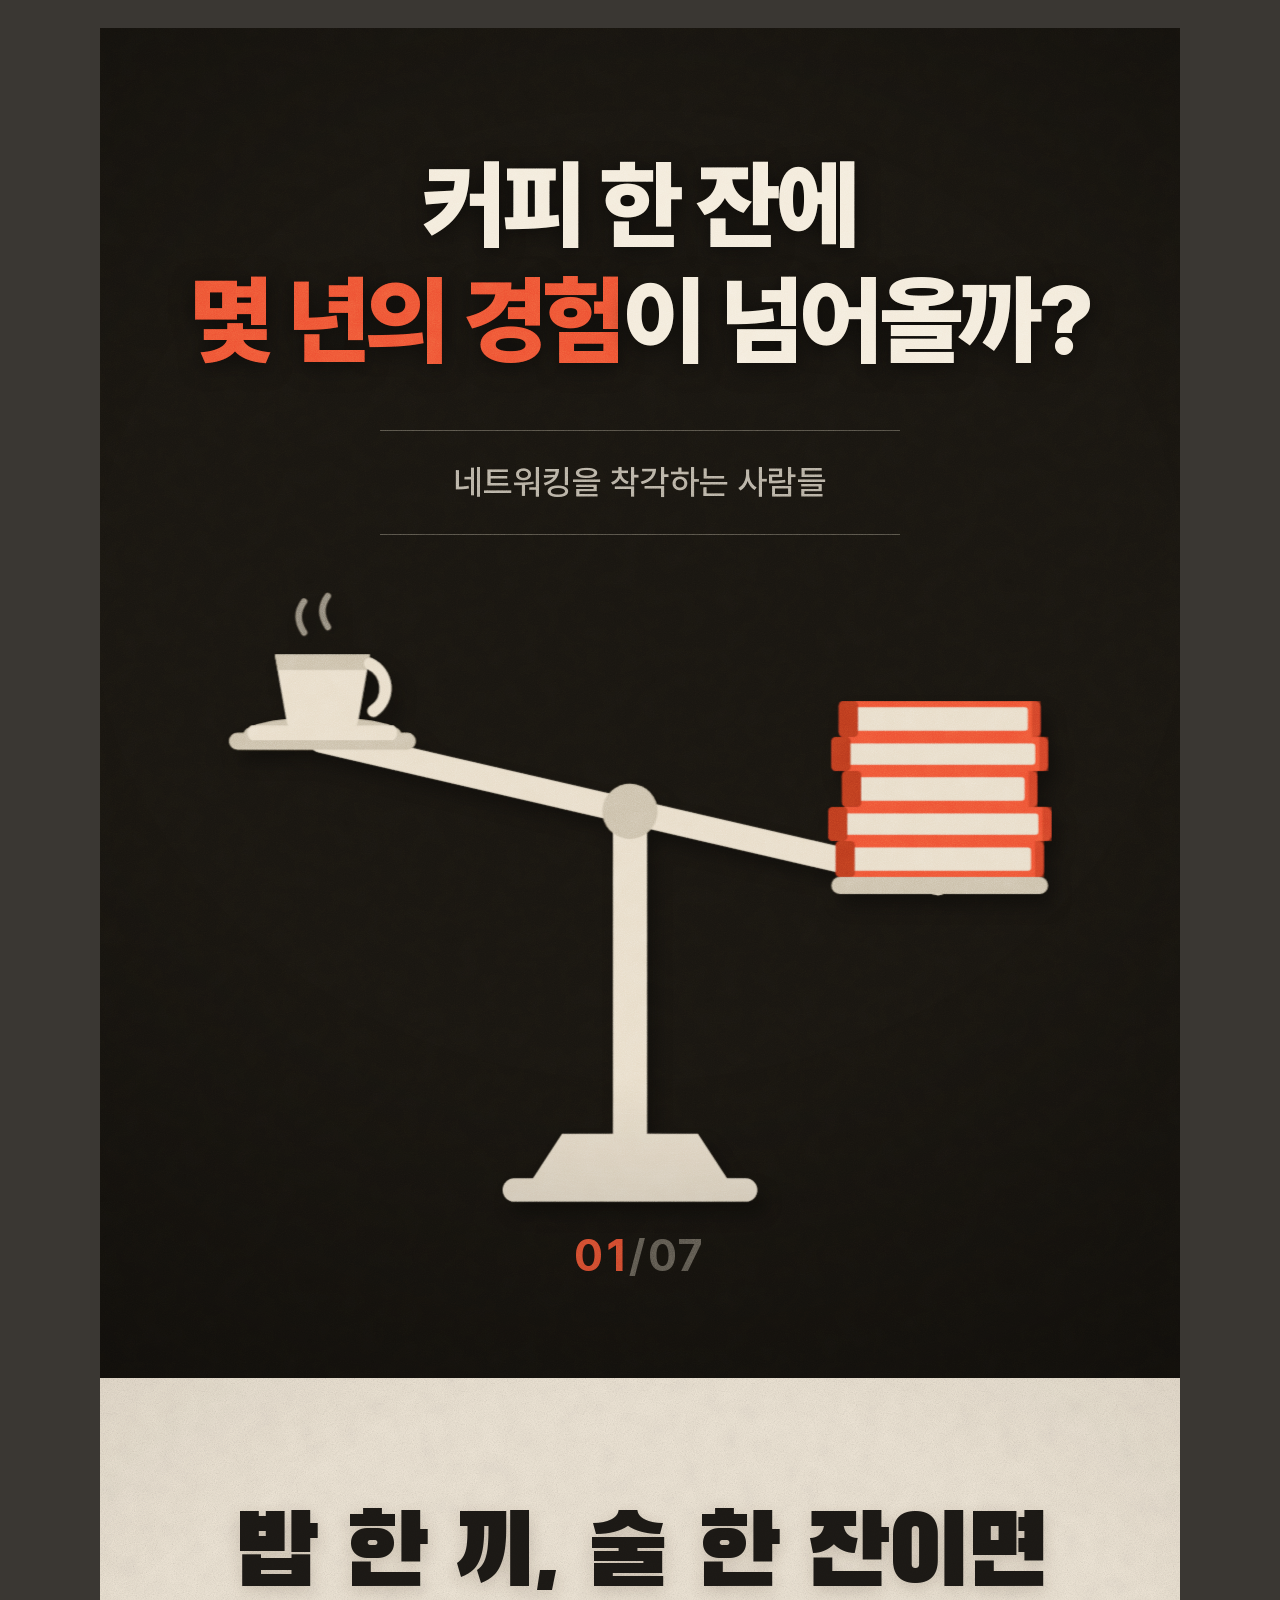
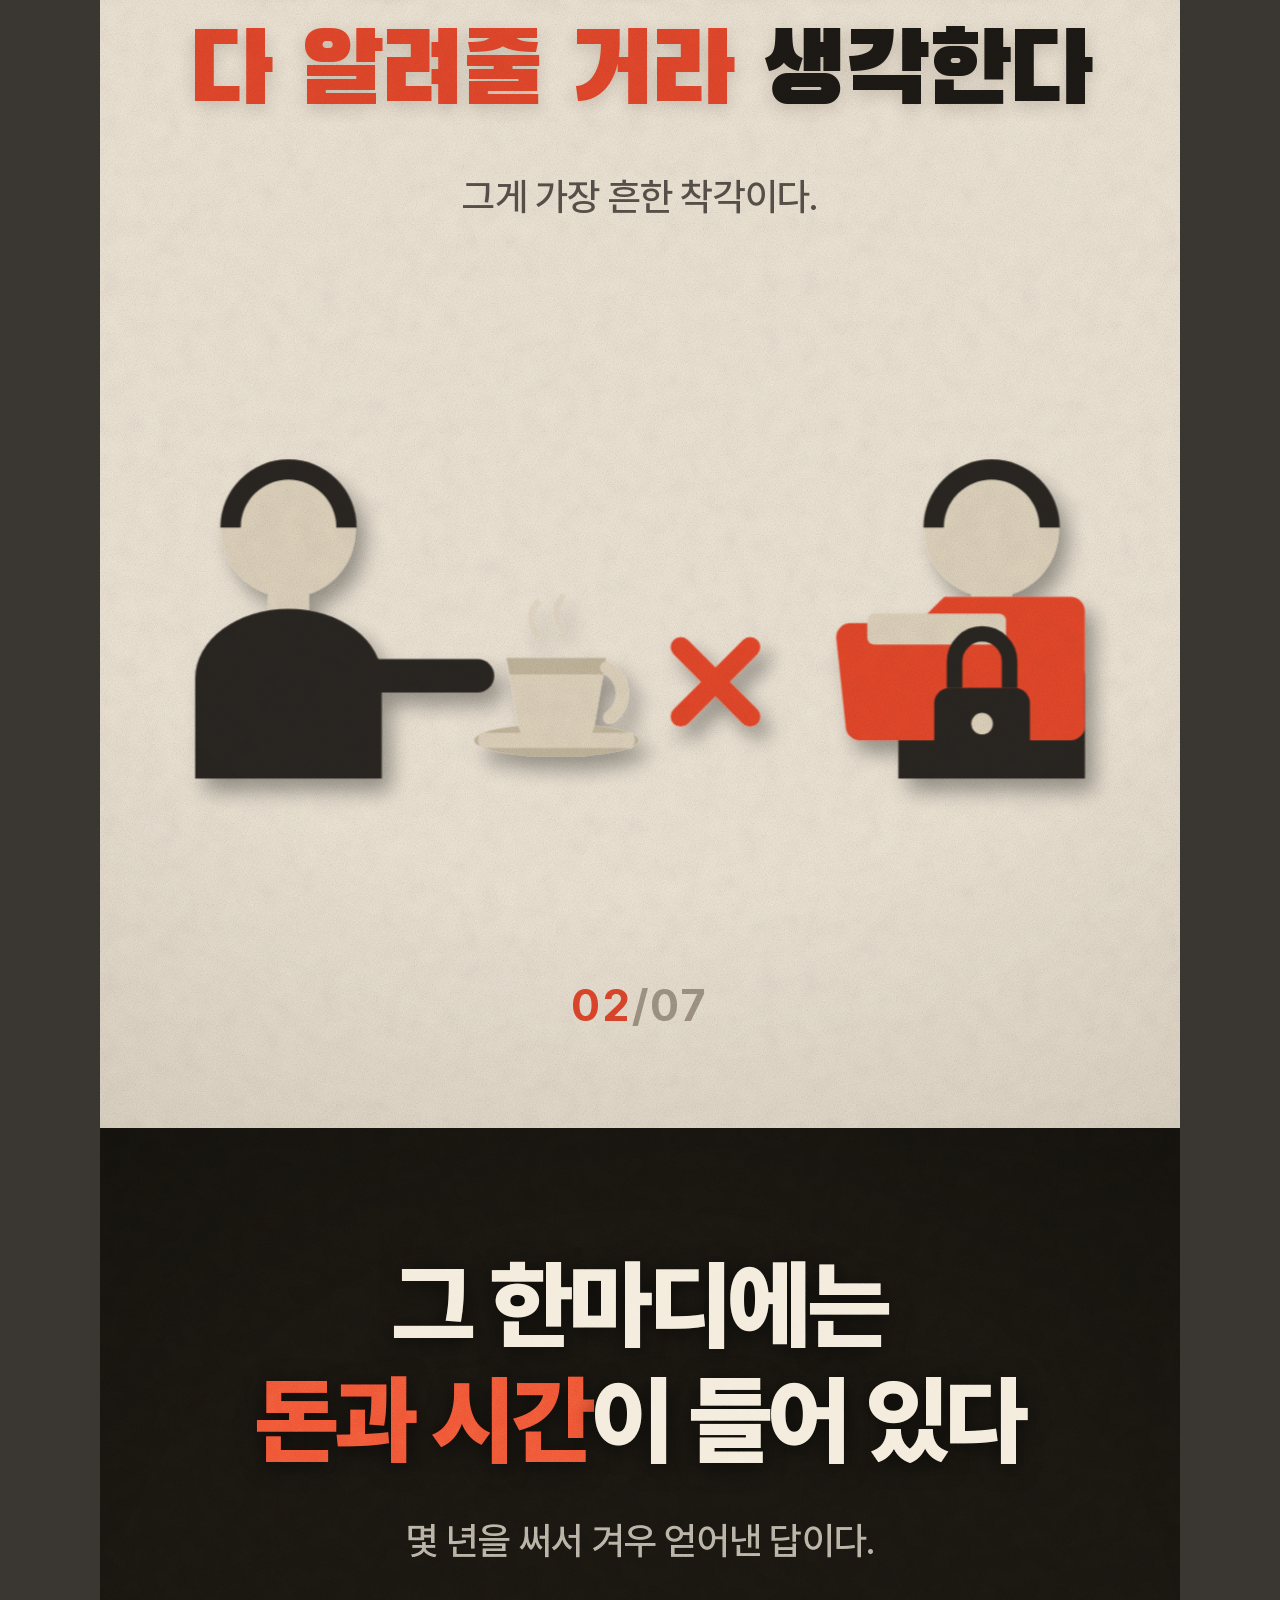
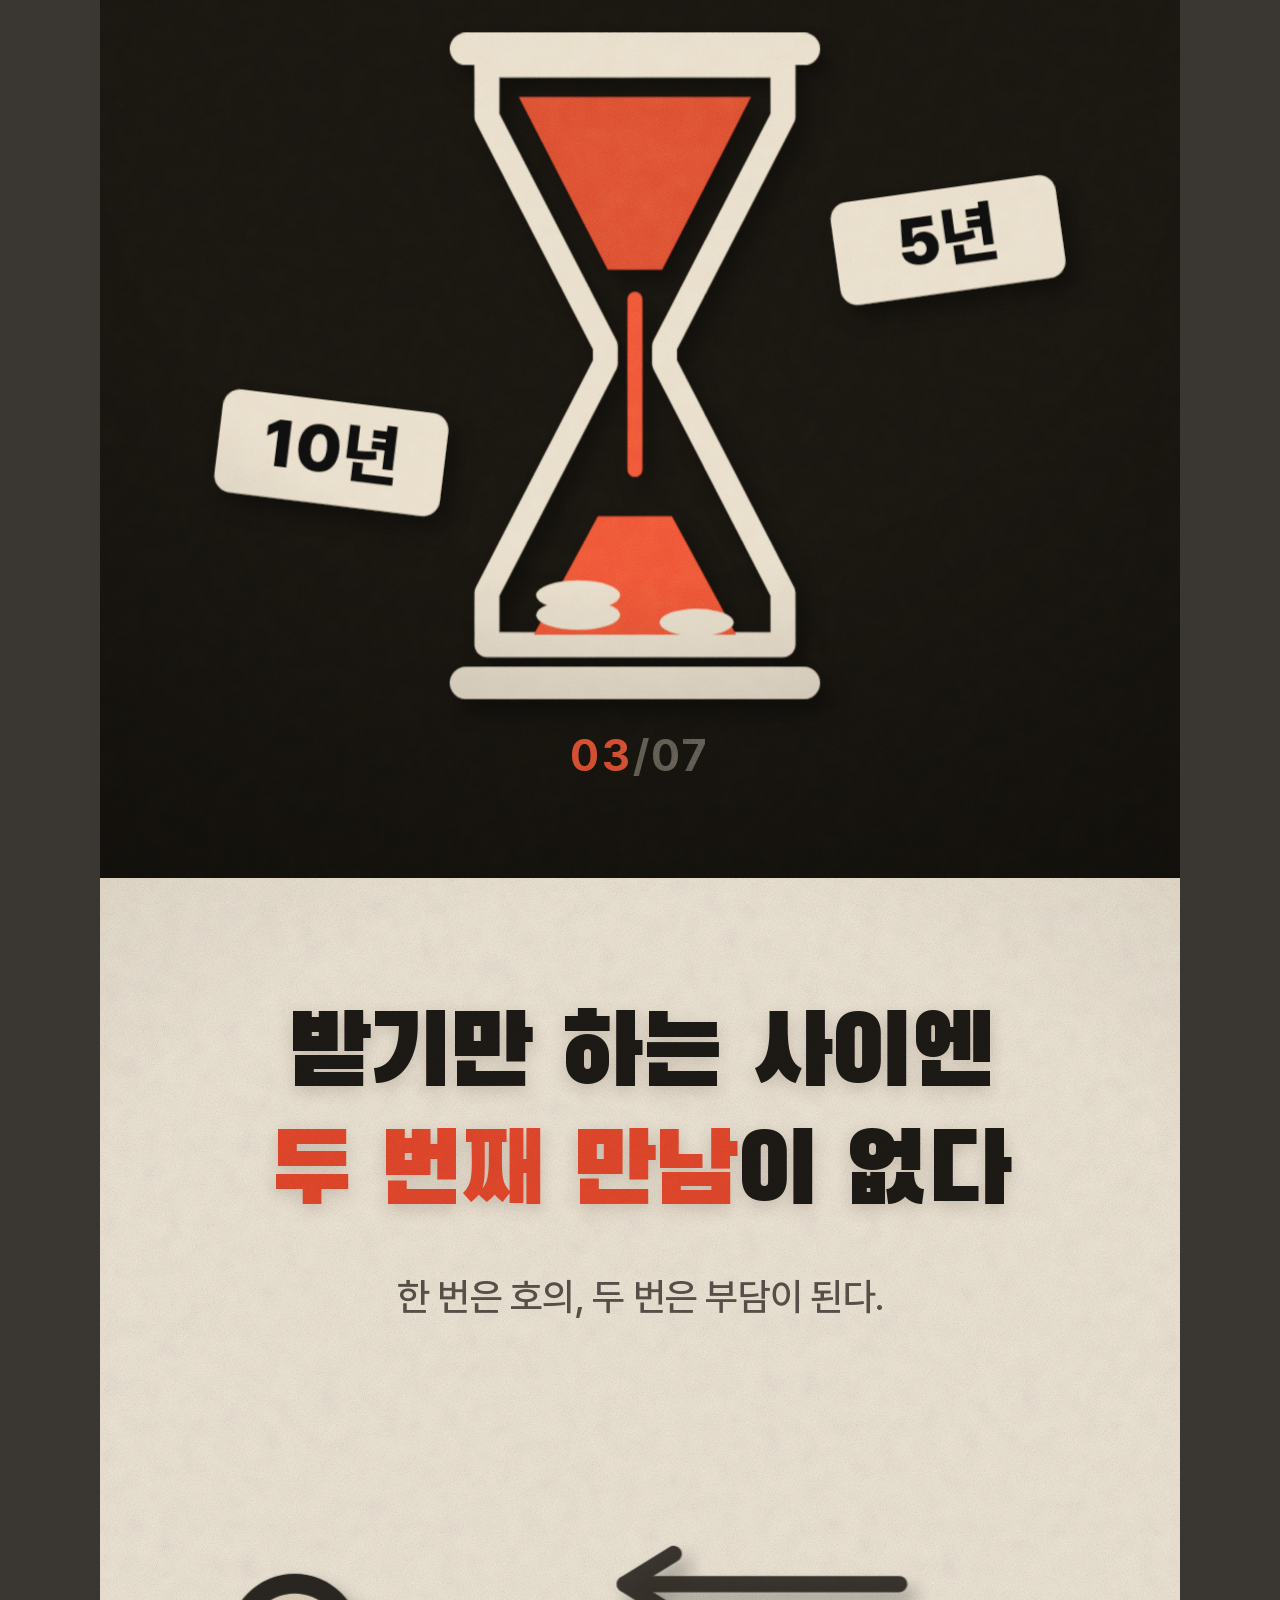
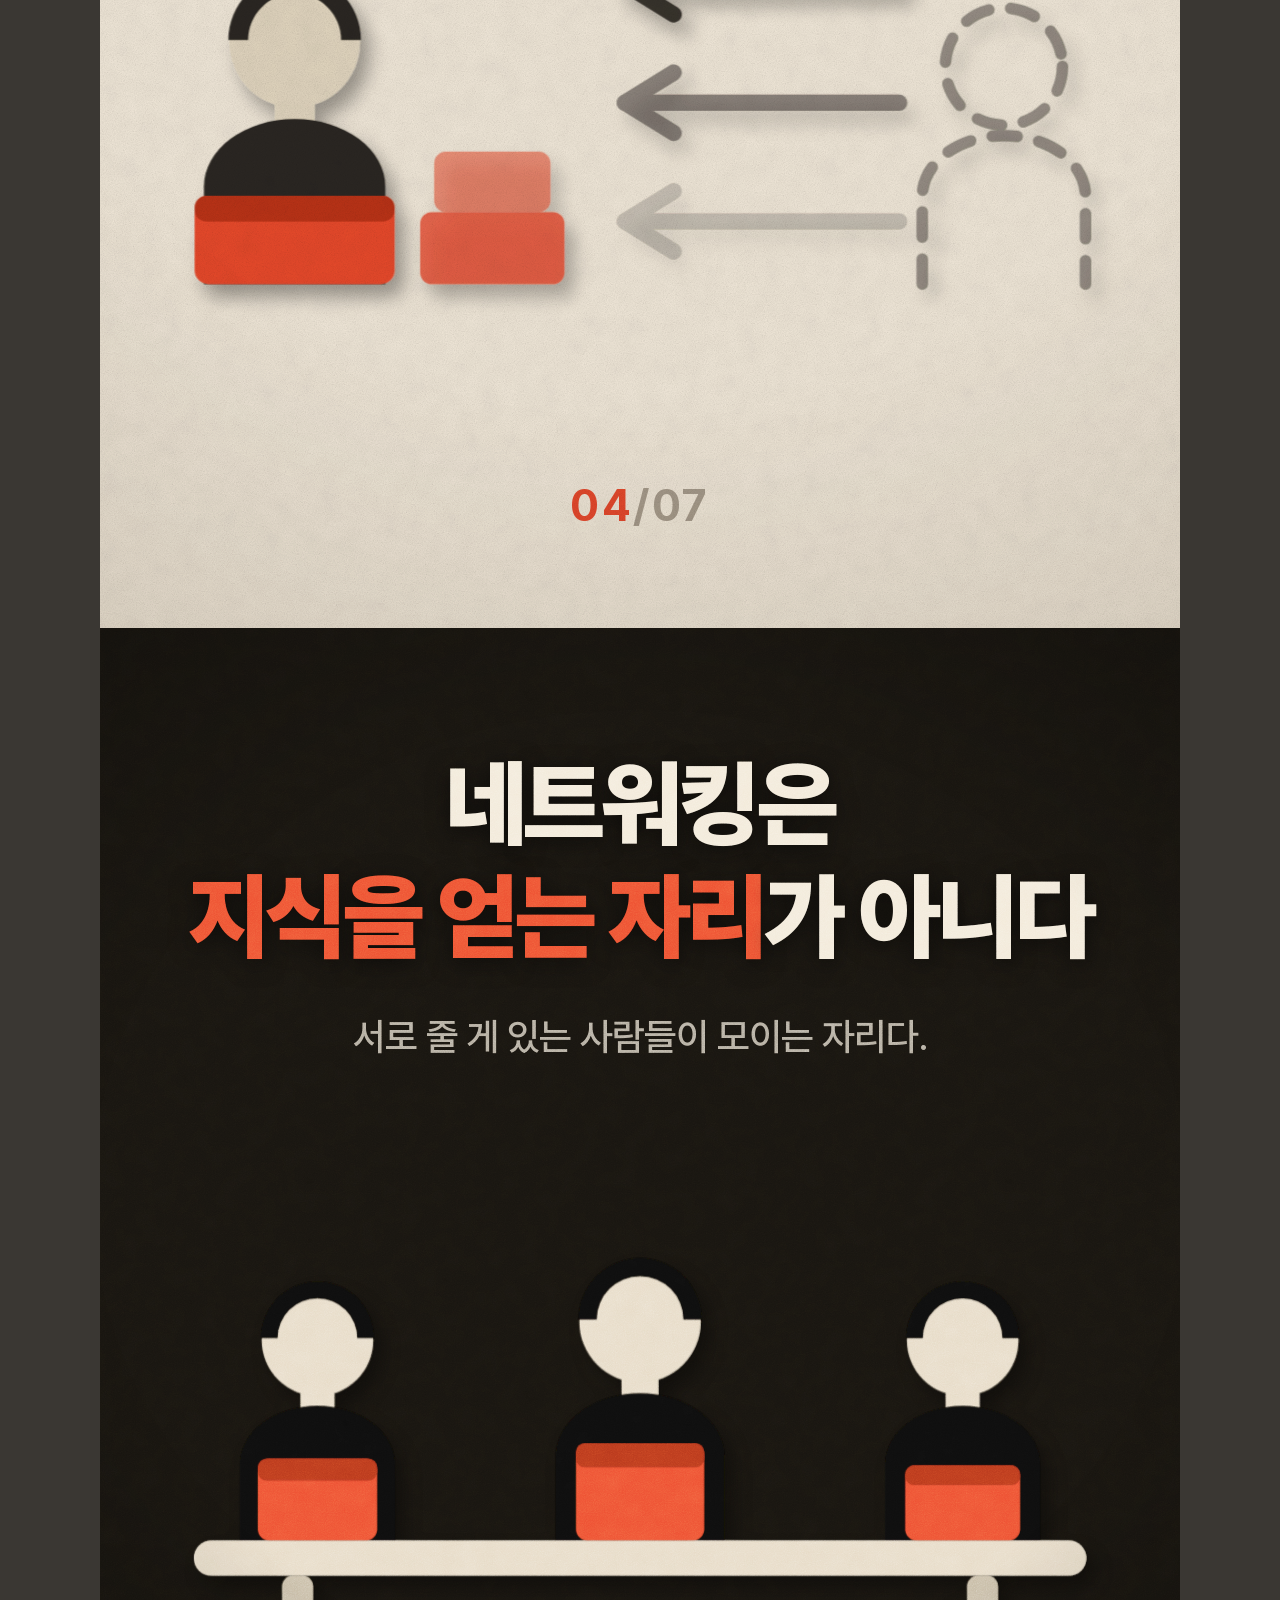
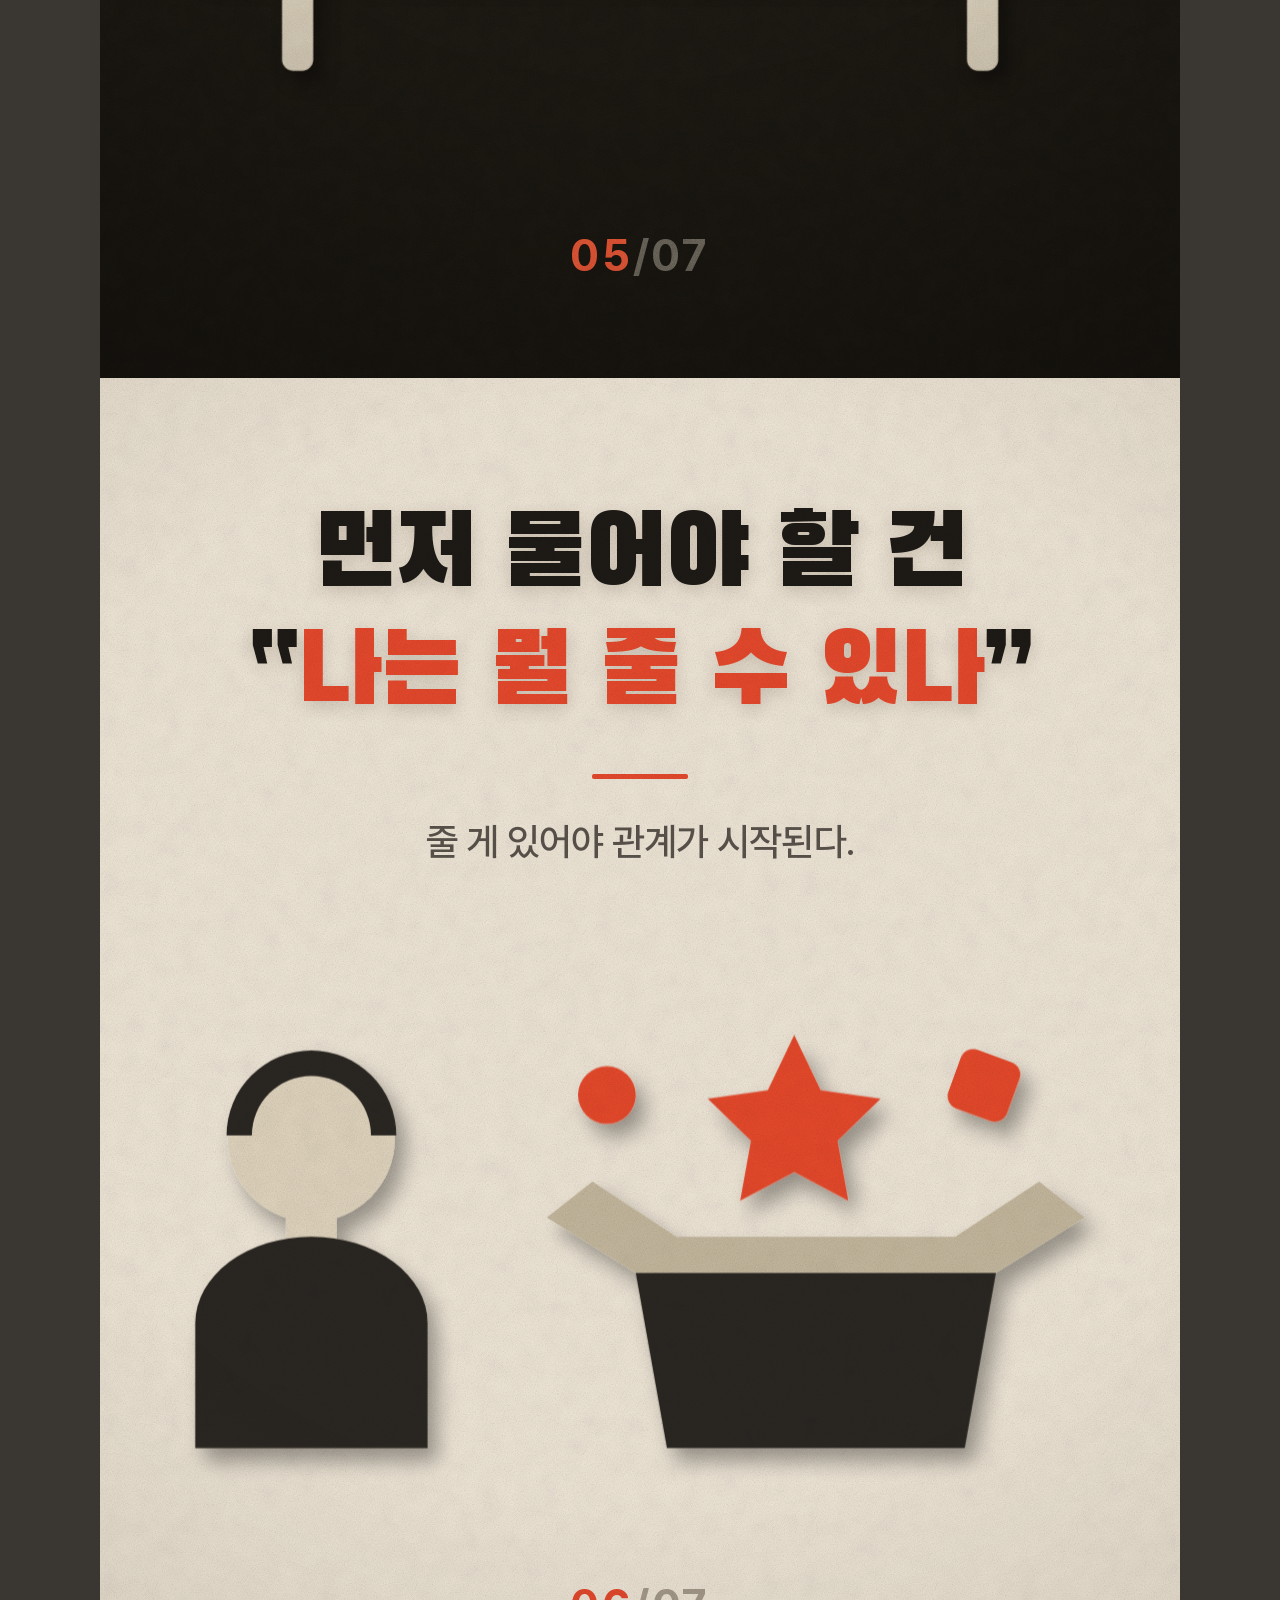
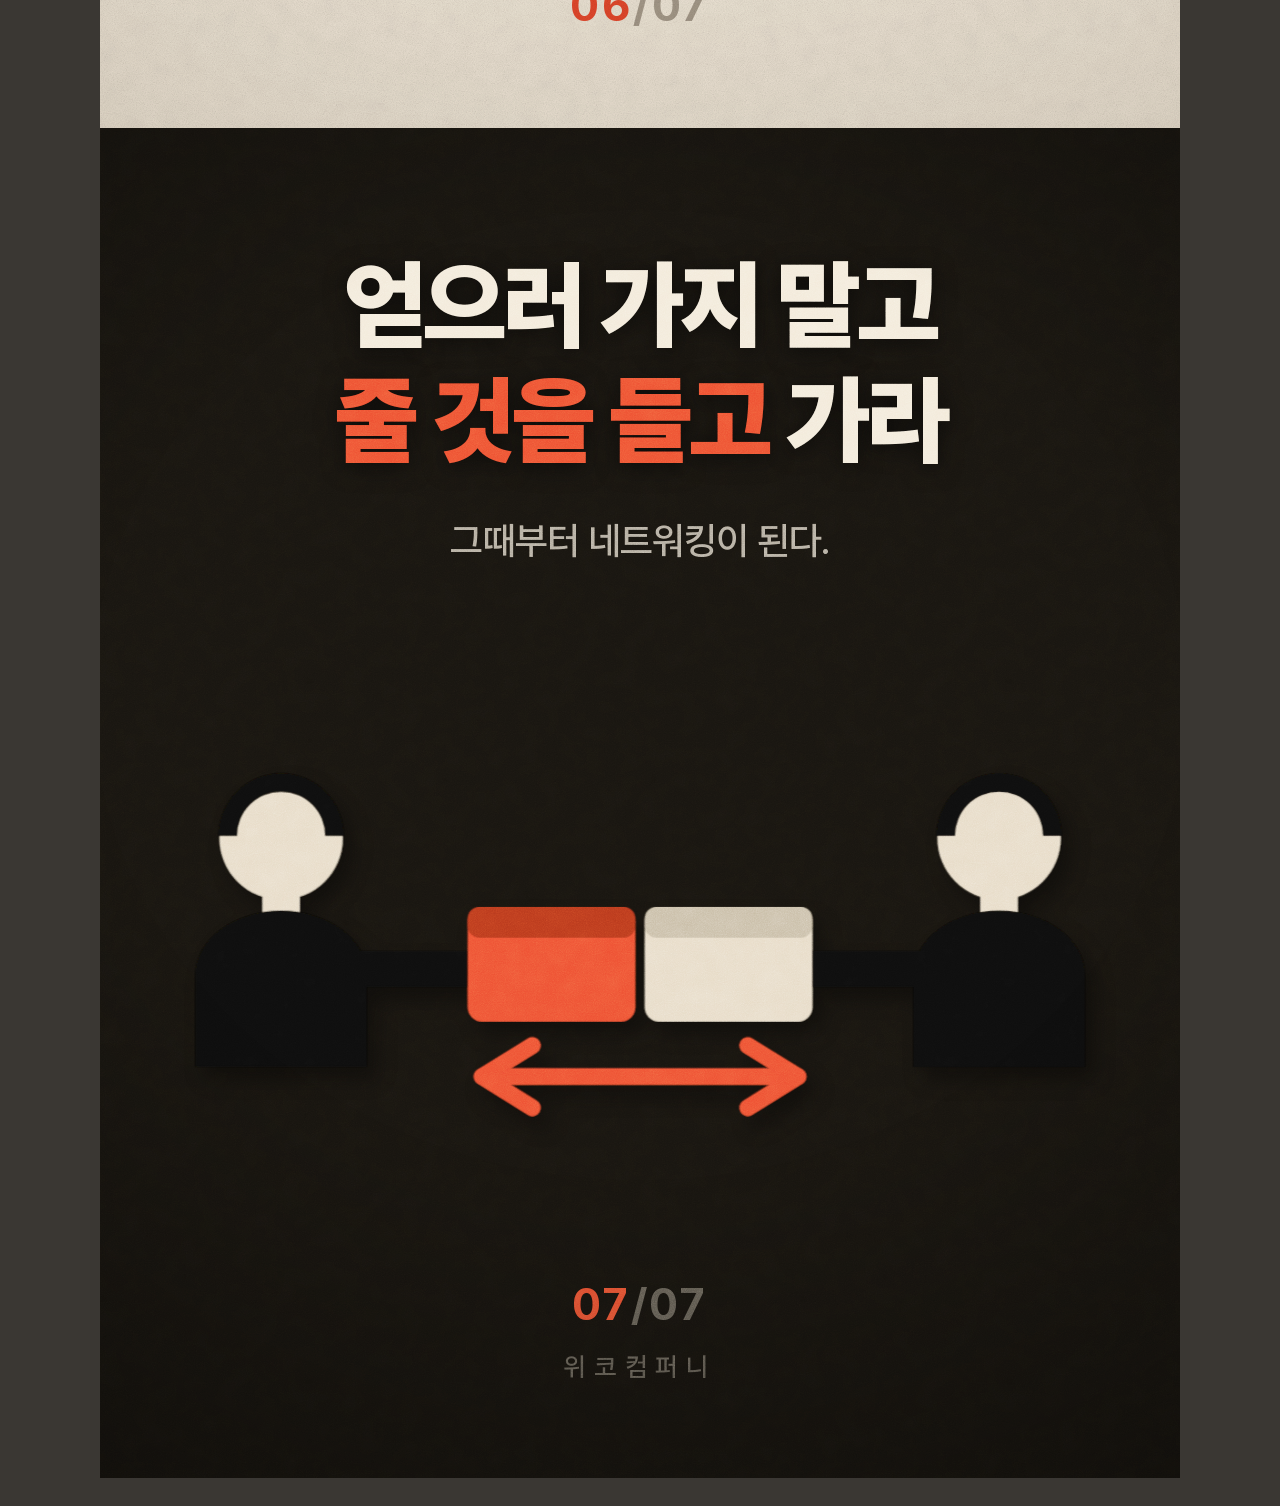
==== cardnews/index.html @ 00672416 "Add Instagram card news template and networking carousel - HTML/CSS 카드 템플릿 (1080x1350, 다크/크림 교차, 종이 " ====
<!DOCTYPE html>
<html lang="ko">
<head>
<meta charset="UTF-8" />
<title>카드뉴스 템플릿 — 위코컴퍼니</title>
<link rel="stylesheet" href="style.css" />
</head>
<body>
<main id="stage"></main>

<script src="art.js"></script>
<script>
  /* ?set=networking 처럼 원고 파일을 갈아끼운다 (기본: networking) */
  (function () {
    const name = new URLSearchParams(location.search).get('set') || 'networking';
    document.write('<script src="sets/' + name + '.js"><\/script>');
  })();
</script>
<script src="app.js" defer></script>
</body>
</html>
---- cardnews/style.css ----
/* ===================================================================
   카드뉴스 템플릿 — 인스타 캐러셀 (1080 x 1350)
   다크/크림 교차 · 종이 그레인 · 버밀리언 포인트
   =================================================================== */

@font-face{font-family:'PT';src:url('fonts/Pretendard-Black.subset.woff2') format('woff2');font-weight:900;font-display:block;}
@font-face{font-family:'PT';src:url('fonts/Pretendard-Bold.subset.woff2') format('woff2');font-weight:700;font-display:block;}
@font-face{font-family:'PT';src:url('fonts/Pretendard-Medium.subset.woff2') format('woff2');font-weight:500;font-display:block;}
@font-face{font-family:'PT';src:url('fonts/Pretendard-Regular.subset.woff2') format('woff2');font-weight:400;font-display:block;}
@font-face{font-family:'BHS';src:url('fonts/BlackHanSans.subset.woff2') format('woff2');font-weight:400;font-display:block;}

*{margin:0;padding:0;box-sizing:border-box;}

body{
  background:#3a3733;
  display:flex;flex-direction:column;align-items:center;gap:28px;
  padding:28px 0;
  font-family:'PT',sans-serif;
  -webkit-font-smoothing:antialiased;
}

/* ── 카드 캔버스 ───────────────────────────────────────────────── */
.card{
  position:relative;
  width:1080px;height:1350px;
  overflow:hidden;
  flex:none;
  isolation:isolate;
}

.card[data-theme="dark"]{
  --bg:#17140f;
  --ink:#f3ead9;
  --sub:rgba(243,234,217,.70);
  --red:#ee4f31;
  --dim:rgba(243,234,217,.34);
  --line:rgba(243,234,217,.26);
  --paper:#e7dbc6;      /* 일러스트 밝은 면 */
  --paper-sh:#c9bda6;   /* 일러스트 밝은 면 그림자 */
  --coal:#0f0d0a;
  --red-sh:#b8371f;
  background:var(--bg);
}

.card[data-theme="cream"]{
  --bg:#f1e8d9;
  --ink:#1d1a16;
  --sub:#5a534c;
  --red:#e8492c;
  --dim:#a79c8c;
  --line:rgba(29,26,22,.28);
  --paper:#e2d6bf;
  --paper-sh:#c6b99f;
  --coal:#2a2621;
  --red-sh:#bb3319;
  background:var(--bg);
}

/* ── 종이 질감 ─────────────────────────────────────────────────── */
.grain,.fiber,.vignette{position:absolute;inset:0;pointer-events:none;}

.grain{
  background-image:url("data:image/svg+xml,%3Csvg xmlns='http://www.w3.org/2000/svg' width='260' height='260'%3E%3Cfilter id='n'%3E%3CfeTurbulence type='fractalNoise' baseFrequency='0.9' numOctaves='4' stitchTiles='stitch'/%3E%3CfeColorMatrix type='saturate' values='0'/%3E%3C/filter%3E%3Crect width='260' height='260' filter='url(%23n)'/%3E%3C/svg%3E");
  background-size:260px 260px;
  z-index:5;
}
.card[data-theme="dark"] .grain{opacity:.42;mix-blend-mode:overlay;}
.card[data-theme="cream"] .grain{opacity:.30;mix-blend-mode:multiply;}

/* 굵은 종이 섬유결 */
.fiber{
  background-image:url("data:image/svg+xml,%3Csvg xmlns='http://www.w3.org/2000/svg' width='700' height='700'%3E%3Cfilter id='f'%3E%3CfeTurbulence type='fractalNoise' baseFrequency='0.05' numOctaves='5' stitchTiles='stitch'/%3E%3CfeColorMatrix type='saturate' values='0'/%3E%3C/filter%3E%3Crect width='700' height='700' filter='url(%23f)'/%3E%3C/svg%3E");
  background-size:700px 700px;
  z-index:4;
}
.card[data-theme="dark"] .fiber{opacity:.20;mix-blend-mode:overlay;}
.card[data-theme="cream"] .fiber{opacity:.10;mix-blend-mode:multiply;}

.vignette{z-index:6;}
.card[data-theme="dark"] .vignette{
  background:radial-gradient(120% 85% at 50% 42%,rgba(0,0,0,0) 42%,rgba(0,0,0,.45) 100%);
}
.card[data-theme="cream"] .vignette{
  background:radial-gradient(120% 85% at 50% 42%,rgba(0,0,0,0) 48%,rgba(70,55,35,.16) 100%);
}

/* ── 레이아웃 ─────────────────────────────────────────────────── */
.inner{
  position:relative;z-index:3;
  width:100%;height:100%;
  display:flex;flex-direction:column;align-items:center;
  padding:120px 76px 96px;
  text-align:center;
}

.head{width:100%;flex:none;}

h1{
  font-weight:900;
  font-size:96px;
  line-height:1.20;
  letter-spacing:-.035em;
  color:var(--ink);
  word-break:keep-all;
}
.card[data-theme="cream"] h1{
  font-family:'BHS',sans-serif;
  font-weight:400;
  font-size:100px;
  letter-spacing:-.02em;
  line-height:1.18;
  text-shadow:0 5px 16px rgba(70,50,26,.18);
}
.card[data-theme="dark"] h1{
  text-shadow:0 4px 22px rgba(0,0,0,.55);
}
h1 .ln{display:block;white-space:nowrap;}
h1 em{font-style:normal;color:var(--red);}

/* 서브카피 */
.sub{
  font-weight:500;
  font-size:38px;
  line-height:1.5;
  letter-spacing:-.02em;
  color:var(--sub);
  word-break:keep-all;
}

/* 커버용: 위아래 헤어라인 사이에 서브카피 */
.rule-block{
  margin-top:52px;
  display:flex;flex-direction:column;align-items:center;gap:26px;
}
.rule-block .bar{width:520px;height:1px;background:var(--line);}
.rule-block .sub{font-size:34px;letter-spacing:.02em;}

/* 일반형: 서브카피만 */
.sub-only{margin-top:34px;}

/* 짧은 빨강 밑줄 (강조 변형) */
.tick{width:96px;height:5px;background:var(--red);margin:40px auto 0;border-radius:2px;}

/* ── 일러스트 영역 ─────────────────────────────────────────────── */
.art{
  flex:1;
  width:100%;
  display:flex;align-items:center;justify-content:center;
  padding:44px 0 10px;
  min-height:0;
}
.art svg{width:100%;height:100%;max-height:100%;overflow:visible;}

/* ── 페이지 인디케이터 ─────────────────────────────────────────── */
.page{
  flex:none;
  font-weight:700;font-size:44px;letter-spacing:.06em;
  color:var(--dim);
}
.page b{color:var(--red);font-weight:700;}

/* 마지막 카드 브랜드 서명 */
.sign{
  flex:none;margin-top:20px;
  font-weight:500;font-size:26px;letter-spacing:.34em;
  color:var(--dim);
}
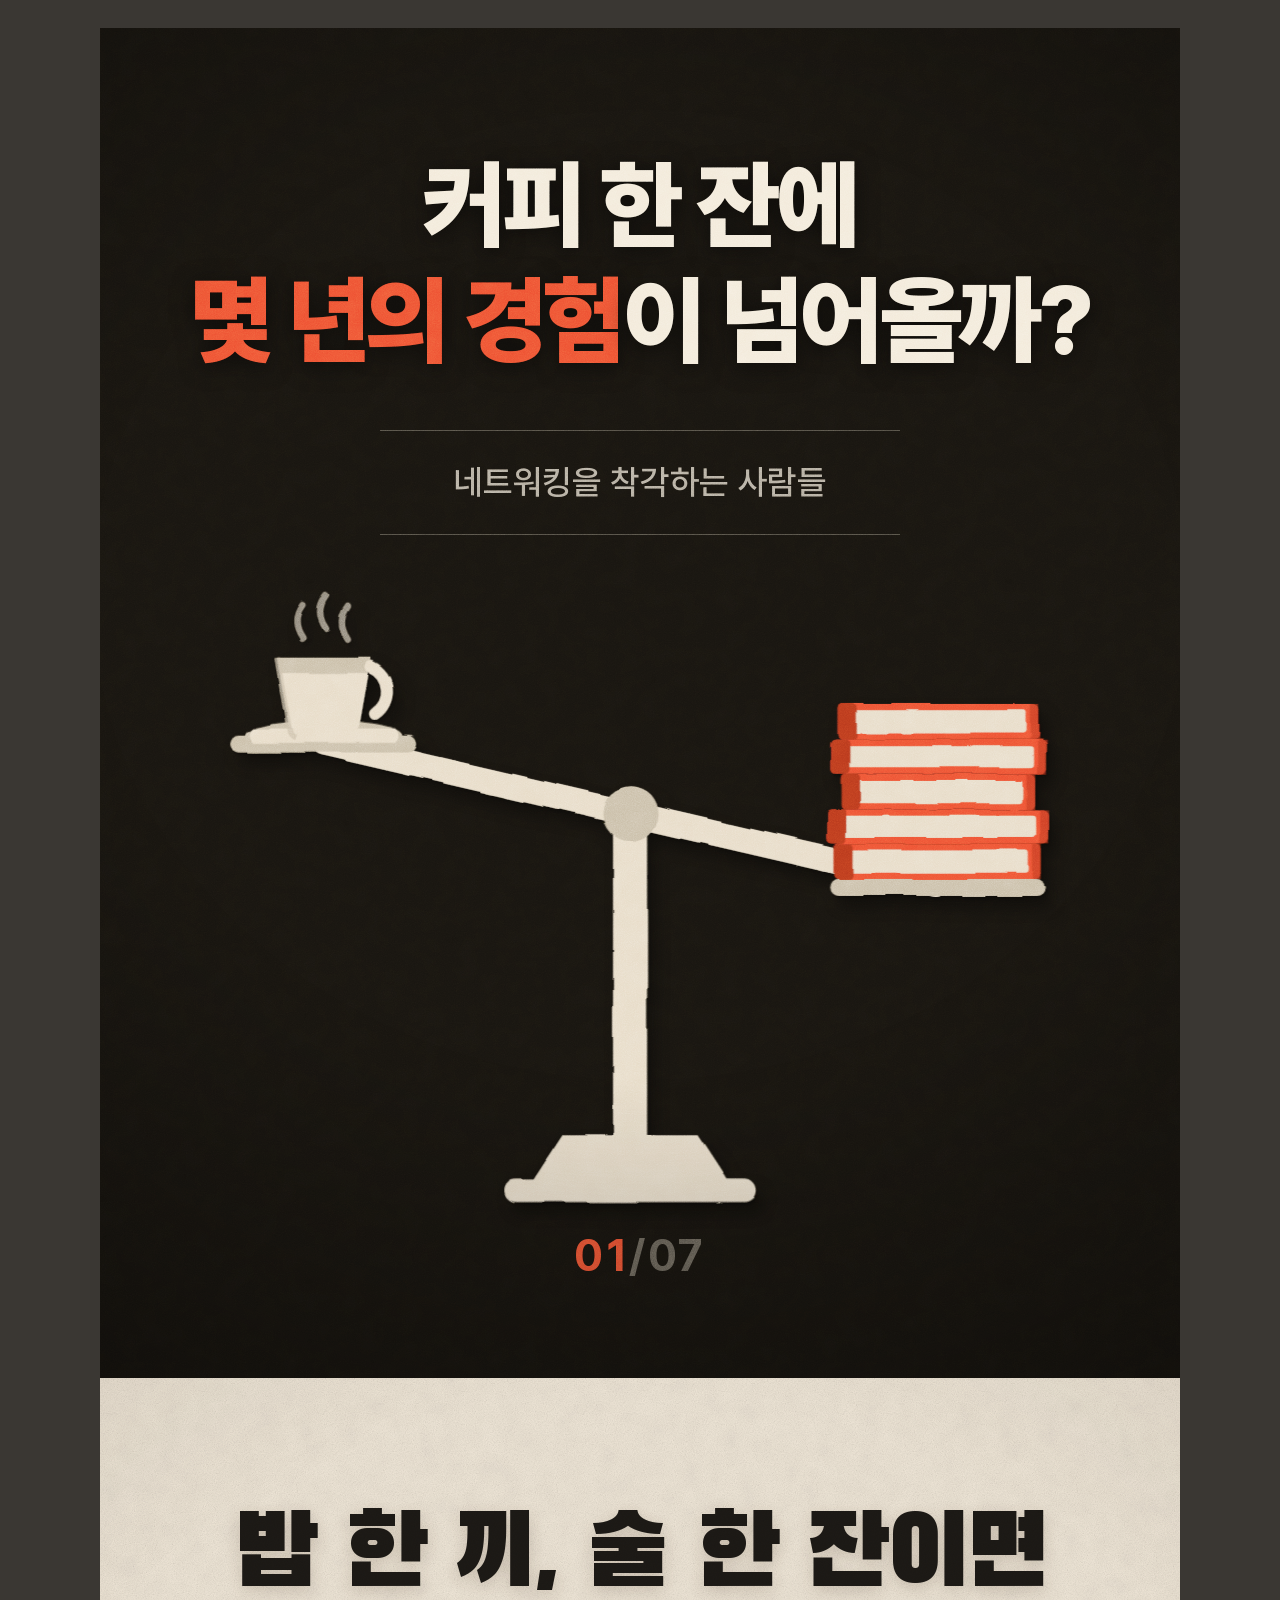
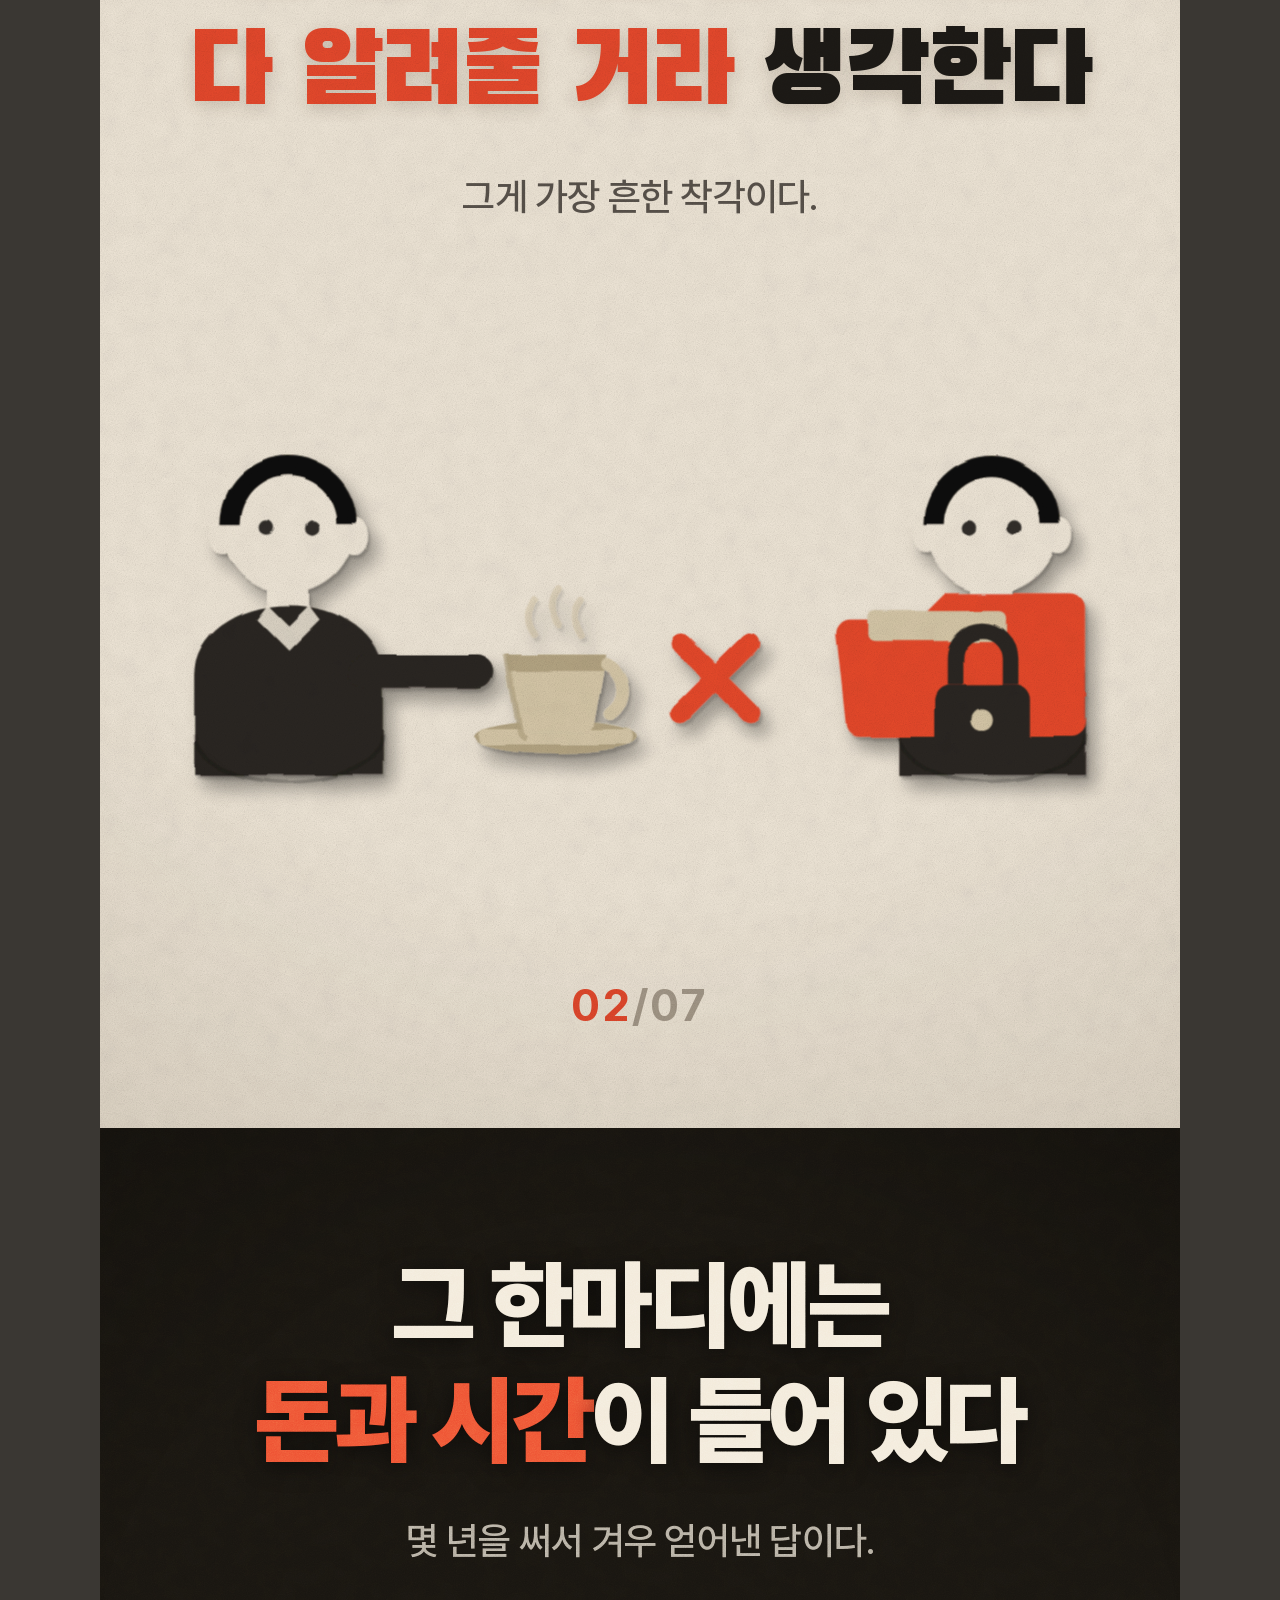
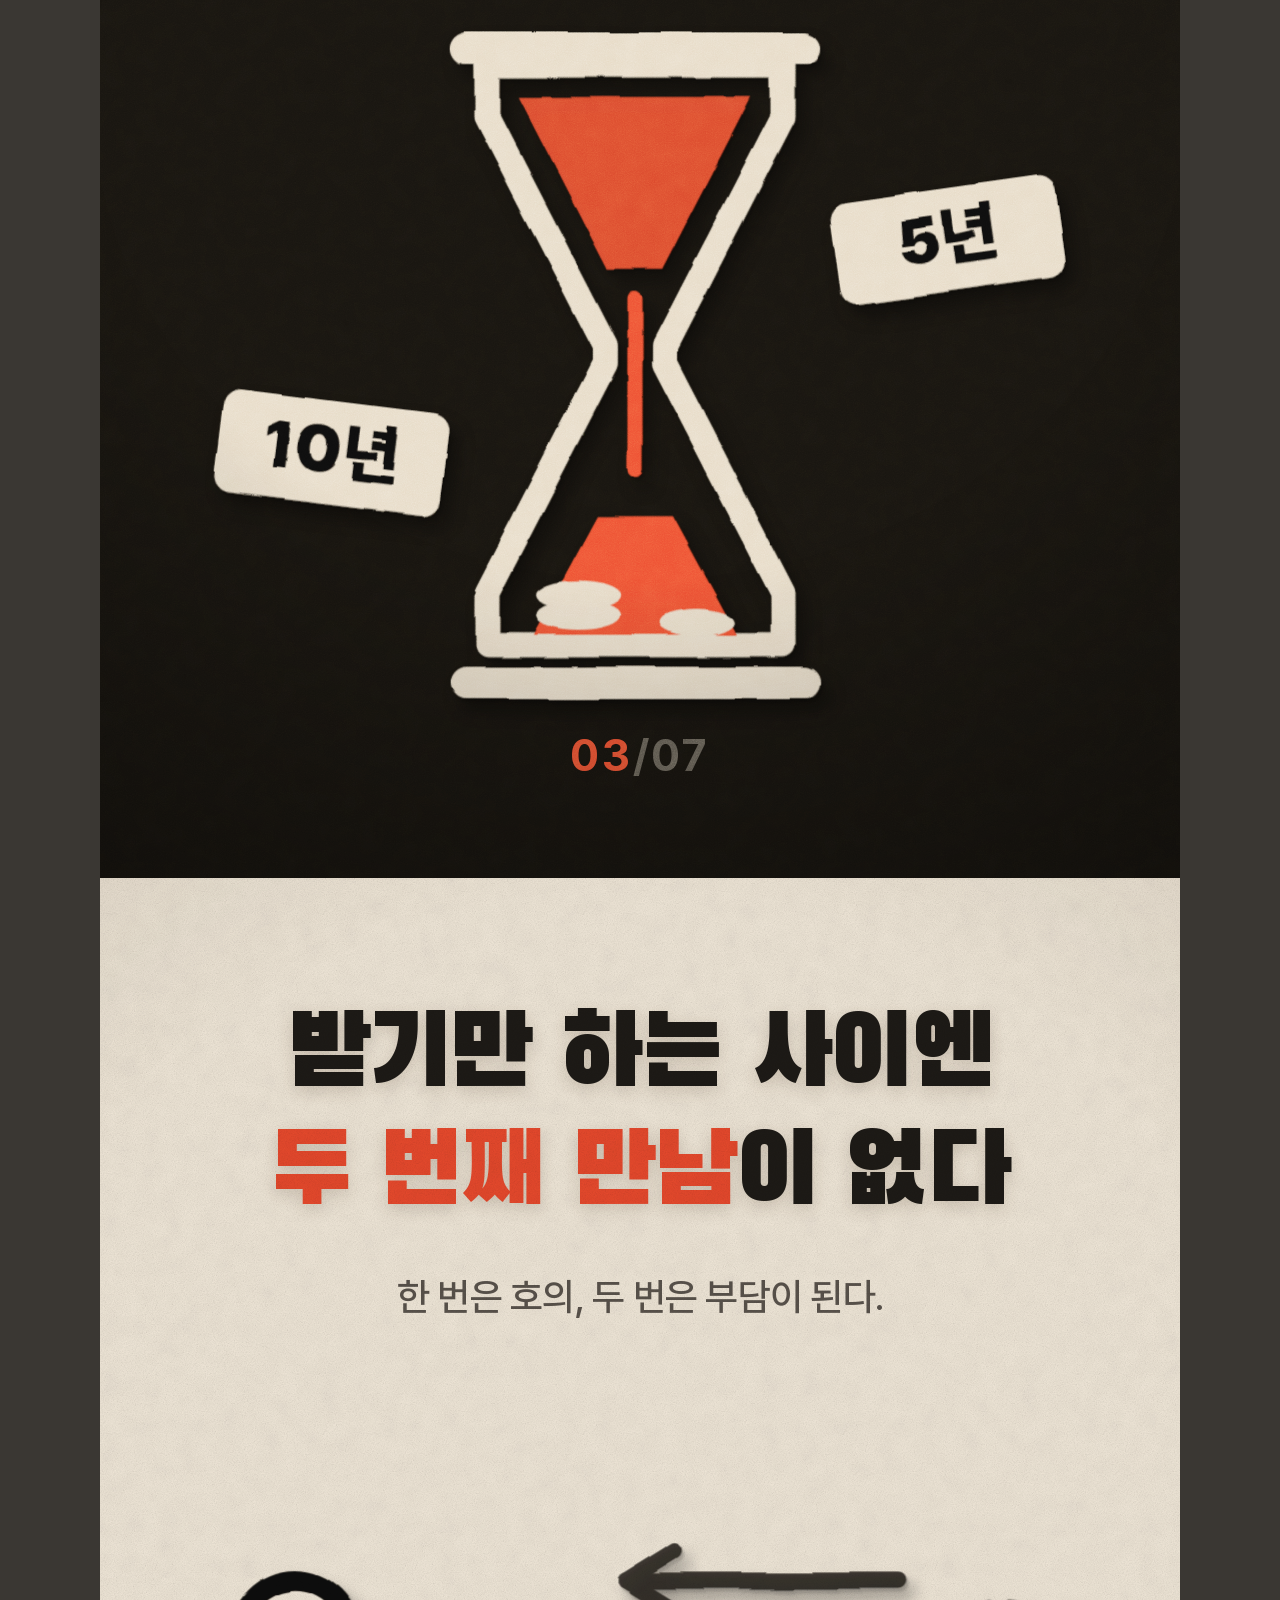
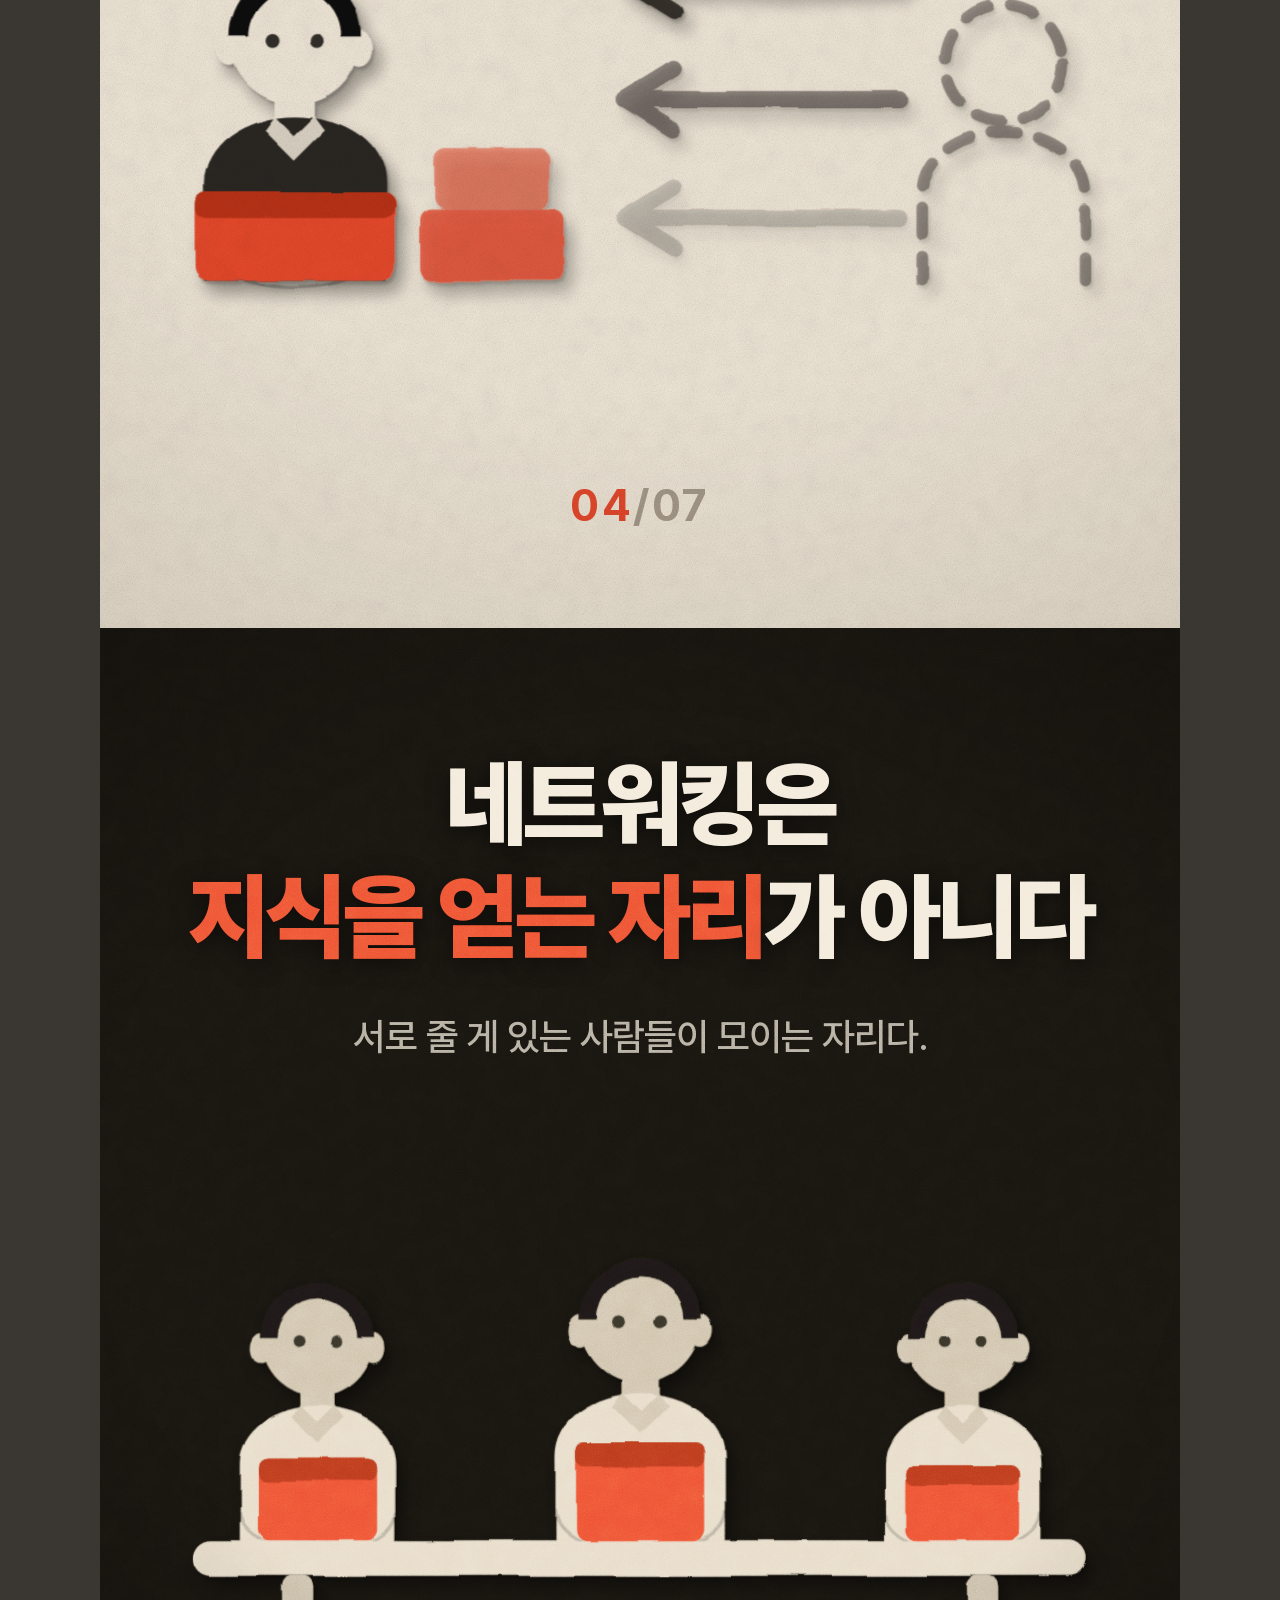
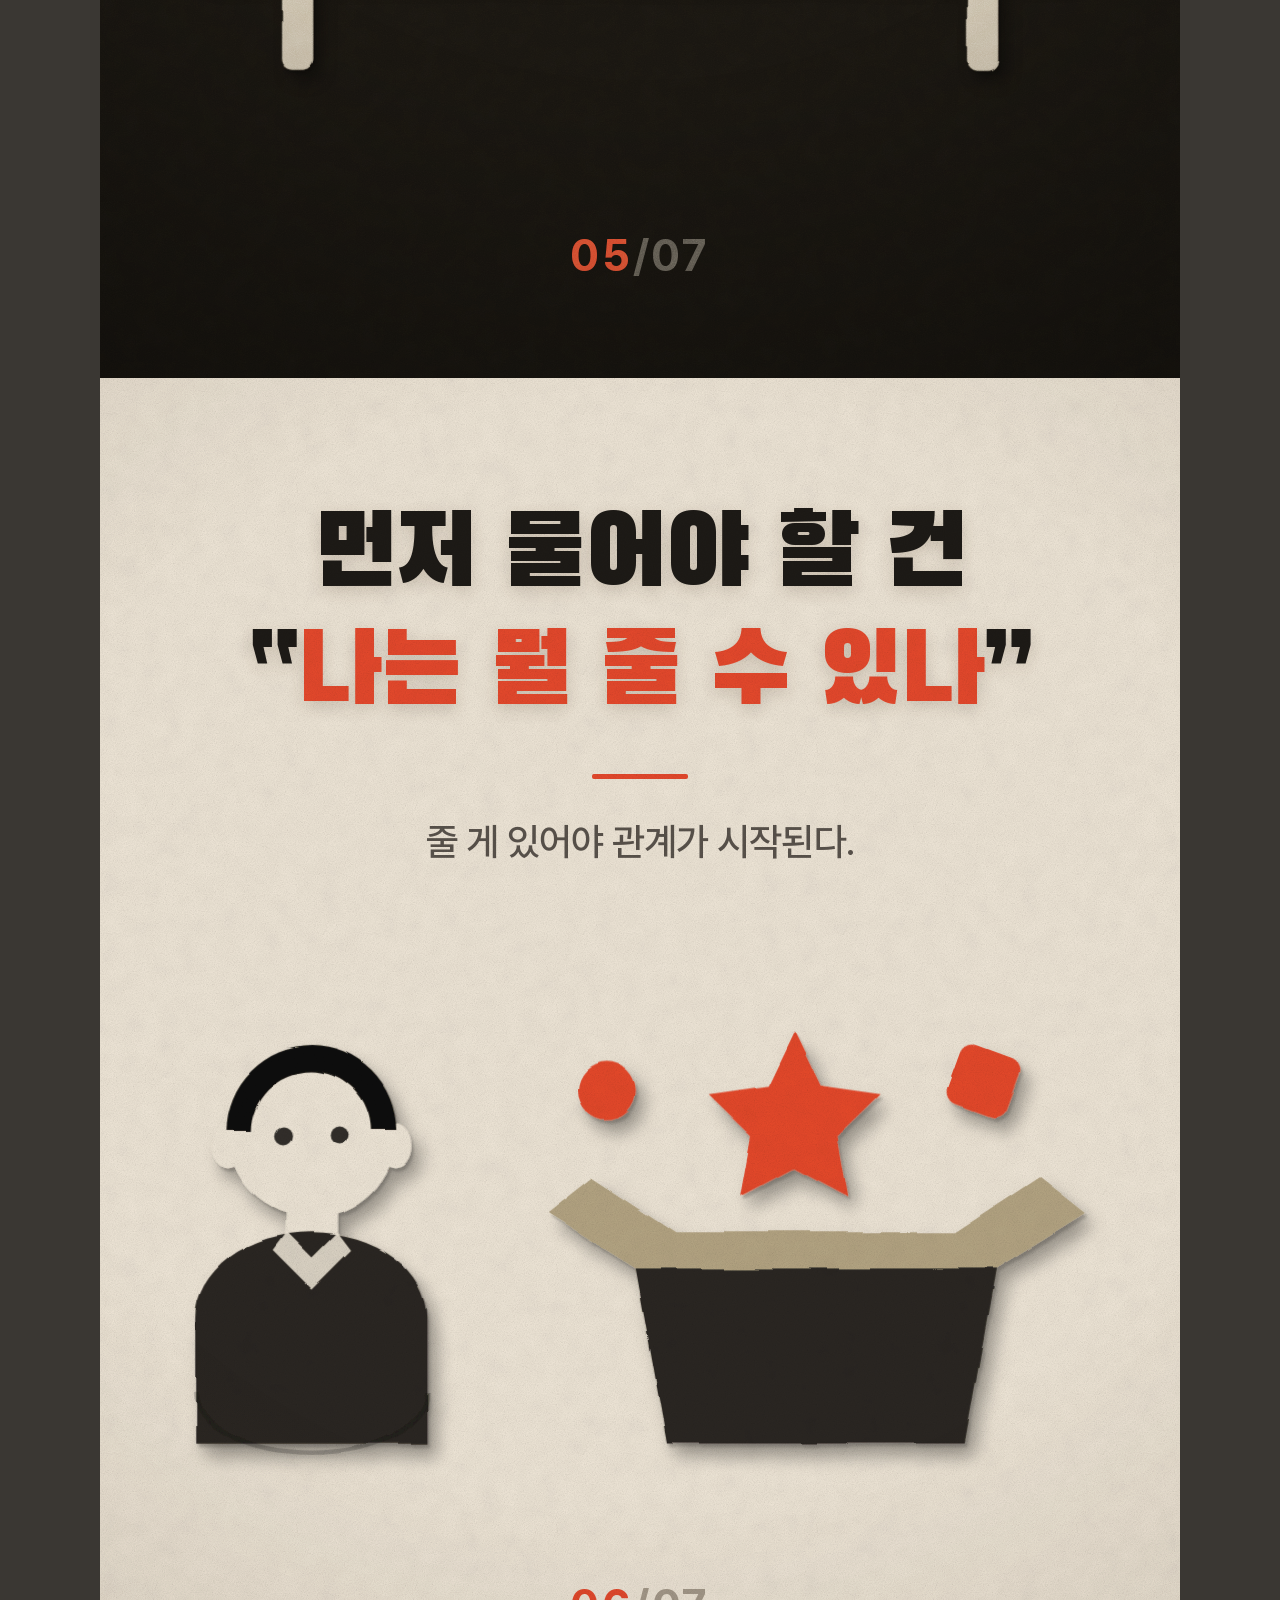
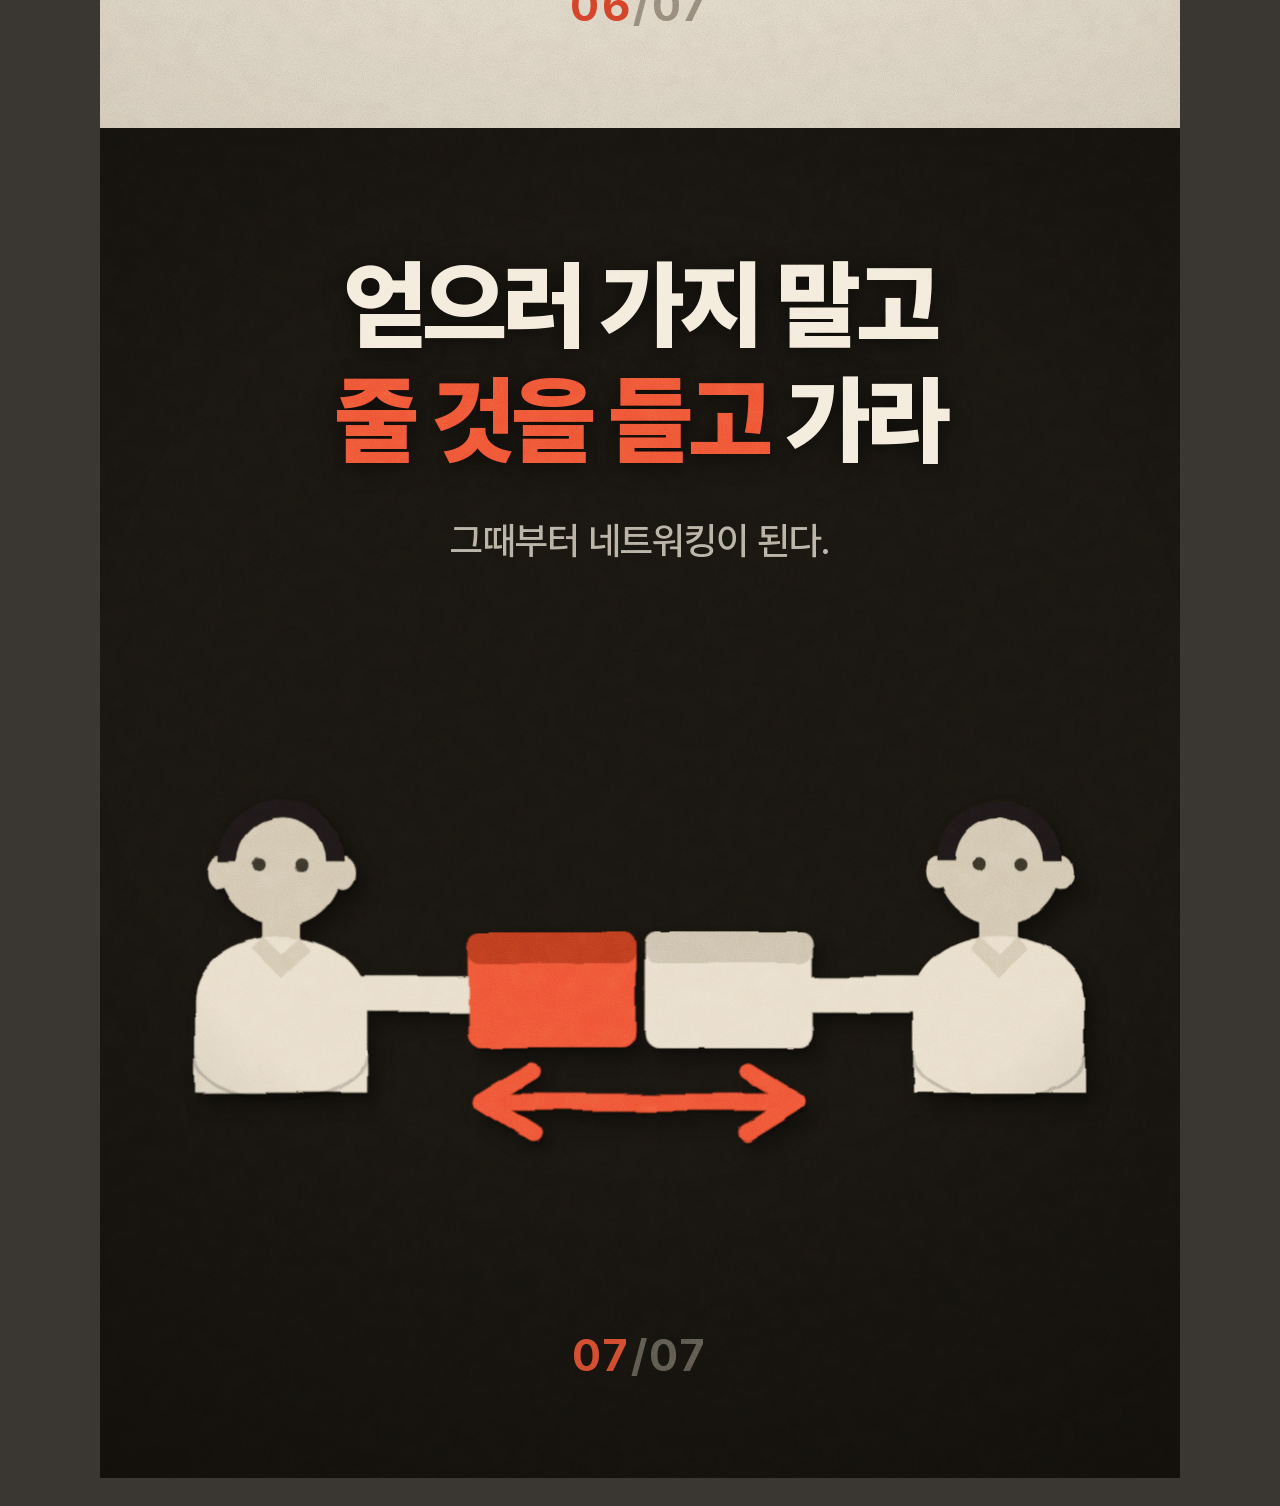
==== commit 1ce873ea: "Use Humaaans open-source figures for illustrations - humaaans (MIT) 의 React 모듈을 SVG 로 추출하는 도구 추가   원" ====
--- a/cardnews/index.html
+++ b/cardnews/index.html
@@ -8,6 +8,7 @@
 <body>
 <main id="stage"></main>
 
+<script src="figures.js"></script>
 <script src="art.js"></script>
 <script>
   /* ?set=networking 처럼 원고 파일을 갈아끼운다 (기본: networking) */
--- a/cardnews/style.css
+++ b/cardnews/style.css
@@ -8,6 +8,7 @@
 @font-face{font-family:'PT';src:url('fonts/Pretendard-Medium.subset.woff2') format('woff2');font-weight:500;font-display:block;}
 @font-face{font-family:'PT';src:url('fonts/Pretendard-Regular.subset.woff2') format('woff2');font-weight:400;font-display:block;}
 @font-face{font-family:'BHS';src:url('fonts/BlackHanSans.subset.woff2') format('woff2');font-weight:400;font-display:block;}
+@font-face{font-family:'ANTON';src:url('fonts/Anton.woff2') format('woff2');font-weight:400;font-display:block;}
 
 *{margin:0;padding:0;box-sizing:border-box;}
 
@@ -39,6 +40,9 @@
   --paper-sh:#c9bda6;   /* 일러스트 밝은 면 그림자 */
   --coal:#0f0d0a;
   --red-sh:#b8371f;
+  --figure:#e7dbc6;       /* 배경 위에서 읽히는 실루엣 색 */
+  --figure-skin:#cfc2aa;
+  --figure-hair:#1a1712;
   background:var(--bg);
 }
 
@@ -49,10 +53,13 @@
   --red:#e8492c;
   --dim:#a79c8c;
   --line:rgba(29,26,22,.28);
-  --paper:#e2d6bf;
-  --paper-sh:#c6b99f;
+  --paper:#d8c9a9;
+  --paper-sh:#b6a684;
   --coal:#2a2621;
   --red-sh:#bb3319;
+  --figure:#2a2621;
+  --figure-skin:#f1e8d9;
+  --figure-hair:#0f0d0a;
   background:var(--bg);
 }
 
@@ -115,6 +122,15 @@
   text-shadow:0 4px 22px rgba(0,0,0,.55);
 }
 h1 .ln{display:block;white-space:nowrap;}
+
+/* 영문 원고 : 라틴 전용 디스플레이 폰트로 교체 */
+.card[data-lang="en"] h1{letter-spacing:-.02em;}
+.card[data-lang="en"][data-theme="cream"] h1{
+  font-family:'ANTON',sans-serif;
+  letter-spacing:.004em;
+  line-height:1.1;
+}
+.card[data-lang="en"] .sub{letter-spacing:0;}
 h1 em{font-style:normal;color:var(--red);}
 
 /* 서브카피 */
